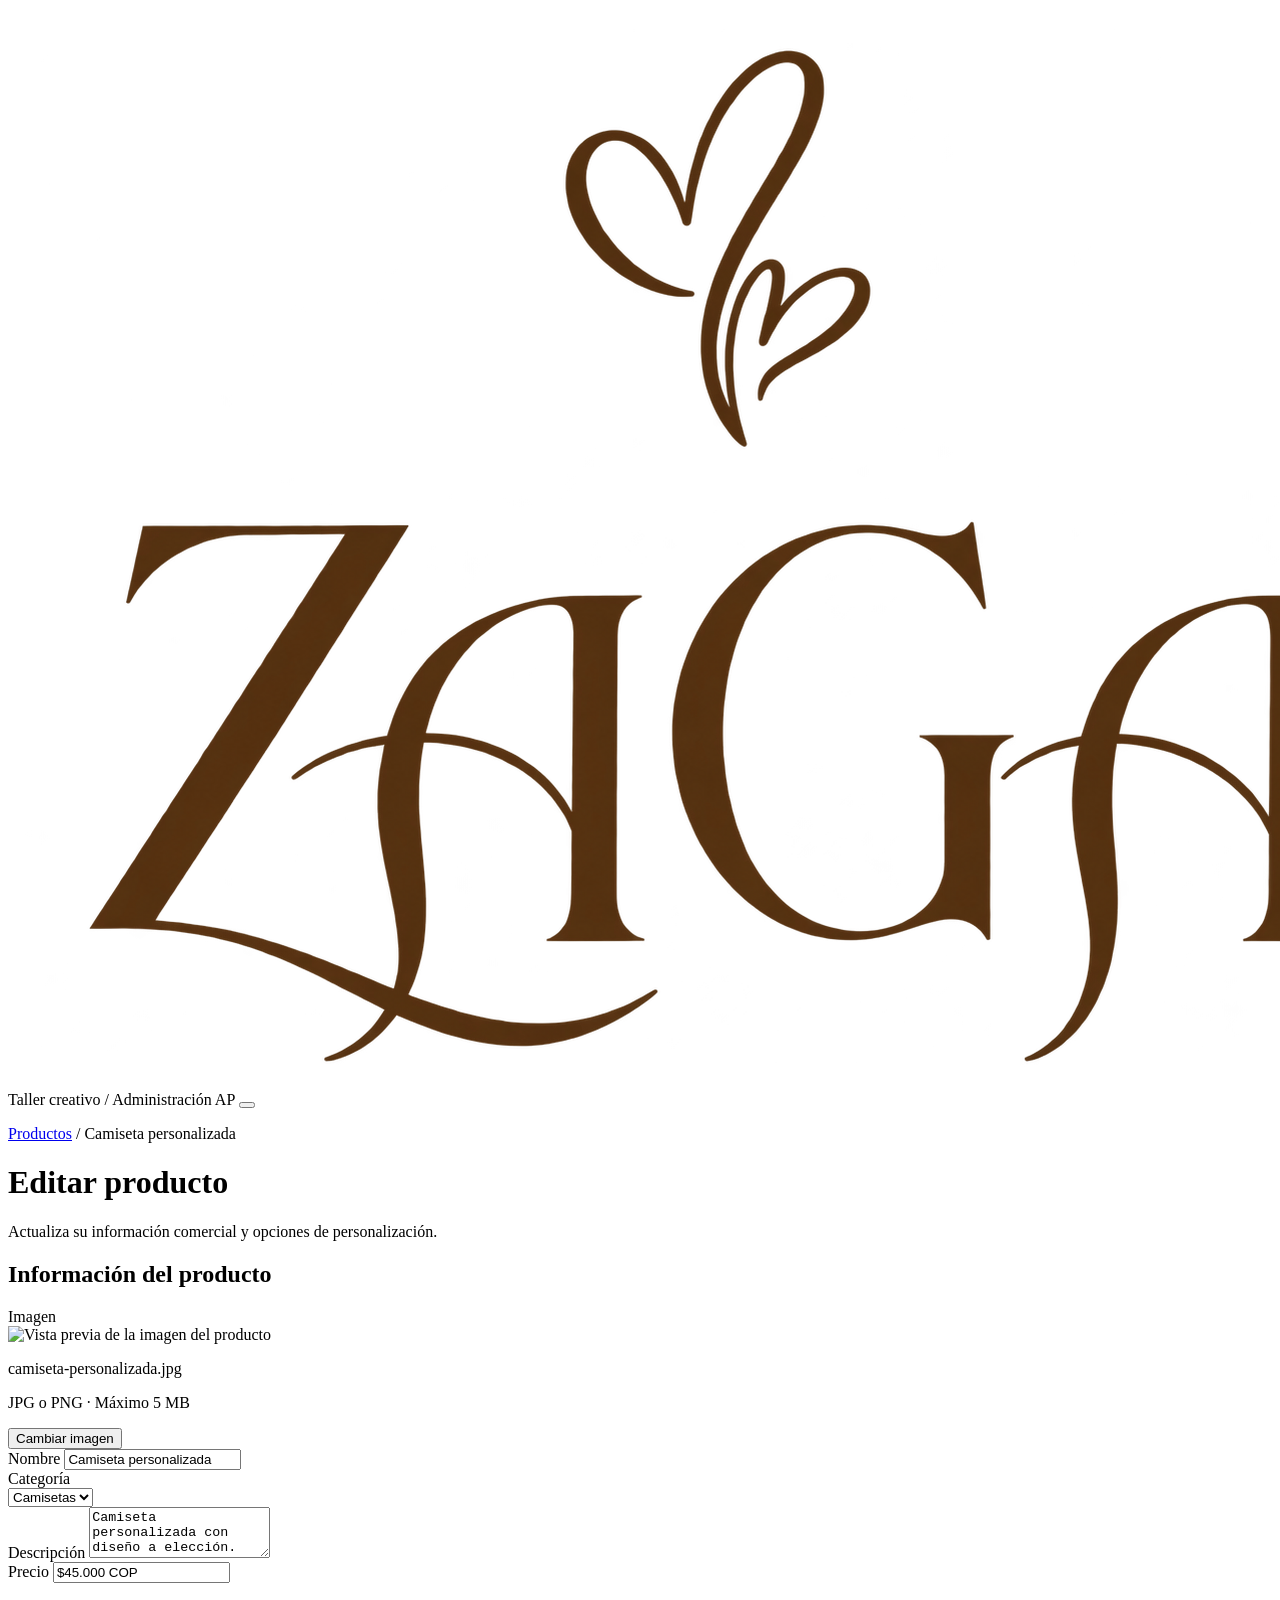
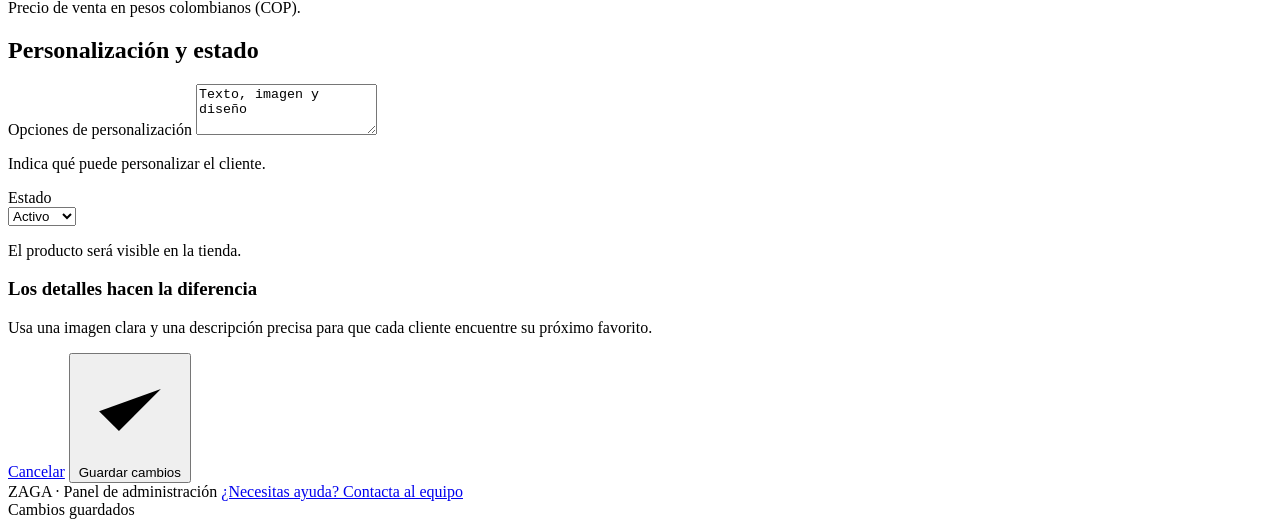
==== editar-producto.html @ 02b886c3 "Editar productos" ====
<!DOCTYPE html>
<html lang="es">
<head>
  <meta charset="UTF-8">
  <meta name="viewport" content="width=device-width, initial-scale=1">
  <title>Editar producto · ZAGA Administración</title>
  <link rel="preconnect" href="https://fonts.googleapis.com">
  <link rel="preconnect" href="https://fonts.gstatic.com" crossorigin>
  <link href="https://fonts.googleapis.com/css2?family=Inter:wght@400;500;600;700&display=swap" rel="stylesheet">
  <link rel="stylesheet" href="css/styles.css">
  <link rel="stylesheet" href="css/editar-producto.css">
</head>
<body>

  <!-- ENCABEZADO -->
  <header class="header">
    <div class="header__inner">
      <a href="inventario-productos.html" class="header__logo" aria-label="ZAGA, ir al inicio">
        <img src="img/logozaga.png" alt="ZAGA">
      </a>

      <div class="header__right">
        <span class="header__section">Taller creativo / Administración</span>
        <span class="avatar" aria-label="Usuario administrador">AP</span>
        <button class="menu-btn" id="menuBtn" aria-label="Abrir menú" aria-expanded="false" aria-controls="mobileMenu">
          <span></span><span></span><span></span>
        </button>
      </div>
    </div>

    <nav class="mobile-menu" id="mobileMenu" hidden>
      <a href="#">Taller creativo / Administración</a>
      <a href="inventario-productos.html" class="is-active">Catálogo / Productos</a>
    </nav>
  </header>

  <!-- CONTENIDO -->
  <main class="main">
    <div class="container">

      <p class="breadcrumb">
        <a href="inventario-productos.html">Productos</a> / Camiseta personalizada
      </p>
      <h1 class="title">Editar producto</h1>
      <p class="subtitle">Actualiza su información comercial y opciones de personalización.</p>

      <form class="form" id="productForm" novalidate>
        <div class="form__grid">

          <!-- Columna principal -->
          <section class="card" aria-labelledby="infoTitle">
            <h2 class="card__title" id="infoTitle">Información del producto</h2>

            <div class="field">
              <span class="label" id="imageLabel">Imagen</span>
              <div class="upload" aria-labelledby="imageLabel">
                <img class="upload__thumb" id="previewImg" src="img/camiseta.png" alt="Vista previa de la imagen del producto">
                <div class="upload__info">
                  <p class="upload__name" id="fileName">camiseta-personalizada.jpg</p>
                  <p class="upload__hint">JPG o PNG · Máximo 5 MB</p>
                  <button class="btn btn--outline btn--sm" type="button" id="changeImageBtn">Cambiar imagen</button>
                  <input type="file" id="imageInput" accept="image/png, image/jpeg" hidden>
                </div>
              </div>
              <p class="field__error" id="imageError" role="alert" hidden>La imagen supera los 5 MB. Elige una más liviana.</p>
            </div>

            <div class="field">
              <label class="label" for="name">Nombre</label>
              <input class="control" type="text" id="name" name="name" value="Camiseta personalizada">
            </div>

            <div class="field">
              <label class="label" for="category">Categoría</label>
              <div class="select">
                <select class="control" id="category" name="category">
                  <option value="camisetas" selected>Camisetas</option>
                  <option value="vasos">Vasos</option>
                </select>
              </div>
            </div>

            <div class="field">
              <label class="label" for="description">Descripción</label>
              <textarea class="control" id="description" name="description" rows="3">Camiseta personalizada con diseño a elección.</textarea>
            </div>

            <div class="field field--last">
              <label class="label" for="price">Precio</label>
              <input class="control" type="text" id="price" name="price" value="$45.000 COP" inputmode="numeric">
              <p class="field__hint">Precio de venta en pesos colombianos (COP).</p>
            </div>
          </section>

          <!-- Columna lateral -->
          <aside class="side">
            <section class="card card--side" aria-labelledby="customTitle">
              <h2 class="card__title" id="customTitle">Personalización y estado</h2>

              <div class="field">
                <label class="label" for="custom">Opciones de personalización</label>
                <textarea class="control" id="custom" name="custom" rows="3">Texto, imagen y diseño</textarea>
                <p class="field__hint">Indica qué puede personalizar el cliente.</p>
              </div>

              <div class="field field--last">
                <label class="label" for="status">Estado</label>
                <div class="select">
                  <select class="control" id="status" name="status">
                    <option value="activo" selected>Activo</option>
                    <option value="inactivo">Inactivo</option>
                  </select>
                </div>
                <p class="field__hint">El producto será visible en la tienda.</p>
              </div>
            </section>

            <section class="tip">
              <h3 class="tip__title">Los detalles hacen la diferencia</h3>
              <p class="tip__text">Usa una imagen clara y una descripción precisa para que cada cliente encuentre su próximo favorito.</p>
            </section>
          </aside>
        </div>

        <div class="form__actions">
          <a class="btn btn--outline" href="inventario-productos.html">Cancelar</a>
          <button class="btn btn--primary" type="submit">
            <svg viewBox="0 0 24 24" aria-hidden="true"><path d="M5 12.5l4.5 4.5L19 7.5"/></svg>
            Guardar cambios
          </button>
        </div>
      </form>
    </div>
  </main>

  <!-- PIE DE PÁGINA -->
  <footer class="footer">
    <div class="footer__inner">
      <span>ZAGA · Panel de administración</span>
      <a href="#">¿Necesitas ayuda? Contacta al equipo</a>
    </div>
  </footer>

  <div class="toast" id="toast" role="status" aria-live="polite">Cambios guardados</div>

  <script src="js/main.js"></script>
  <script src="js/editar-producto.js"></script>
</body>
</html>
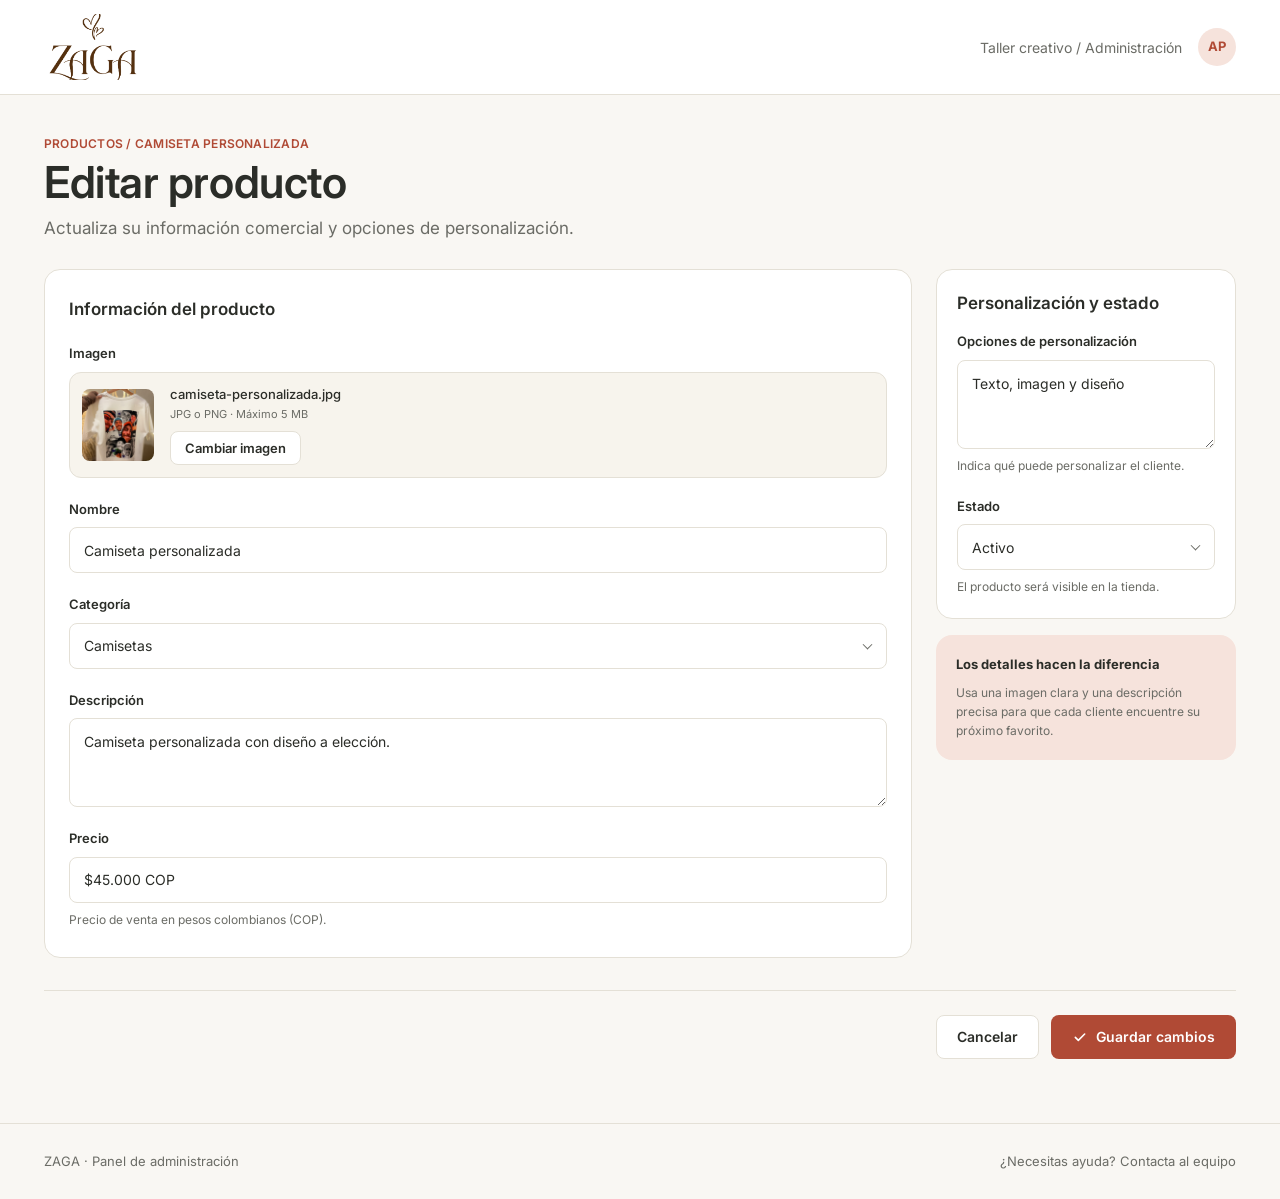
==== commit 47172d2e: "Actualizar imágenes de productos y agregar nueva bolsa de playa personalizada" ====
--- a/editar-producto.html
+++ b/editar-producto.html
@@ -54,7 +54,7 @@
             <div class="field">
               <span class="label" id="imageLabel">Imagen</span>
               <div class="upload" aria-labelledby="imageLabel">
-                <img class="upload__thumb" id="previewImg" src="img/camiseta.png" alt="Vista previa de la imagen del producto">
+                <img class="upload__thumb" id="previewImg" src="img/camiseta.jpeg" alt="Vista previa de la imagen del producto">
                 <div class="upload__info">
                   <p class="upload__name" id="fileName">camiseta-personalizada.jpg</p>
                   <p class="upload__hint">JPG o PNG · Máximo 5 MB</p>
--- a/css/styles.css
+++ b/css/styles.css
@@ -0,0 +1,267 @@
+/* =========================================================
+   ZAGA · Panel de administración
+   ESTILOS GENERALES (compartidos por todas las pantallas)
+   Variables, base, encabezado, pie de página, títulos, botones
+   ========================================================= */
+
+:root {
+  --bg: #f9f7f3;
+  --surface: #ffffff;
+  --header-head: #f1eee6;
+  --border: #e4e0d6;
+  --text: #2b2d28;
+  --text-soft: #6b6c66;
+  --brand: #b04a35;
+  --brand-dark: #963d2b;
+  --brand-soft: #f6e3dc;
+  --danger: #b93a32;
+  --danger-dark: #9d2f28;
+  --danger-soft: #fbe9e7;
+  --success: #3f6b4c;
+  --success-soft: #e6f0e8;
+  --radius: 12px;
+  --radius-sm: 8px;
+  --shadow-modal: 0 20px 50px rgba(30, 25, 20, .25);
+  --font: "Inter", system-ui, -apple-system, "Segoe UI", Roboto, sans-serif;
+}
+
+*, *::before, *::after { box-sizing: border-box; }
+
+html { -webkit-text-size-adjust: 100%; }
+
+body {
+  margin: 0;
+  min-height: 100vh;
+  display: flex;
+  flex-direction: column;
+  font-family: var(--font);
+  font-size: 15px;
+  line-height: 1.5;
+  color: var(--text);
+  background: var(--bg);
+}
+
+body.no-scroll { overflow: hidden; }
+
+img { display: block; max-width: 100%; }
+a { color: inherit; text-decoration: none; }
+button { font-family: inherit; cursor: pointer; }
+[hidden] { display: none !important; }
+
+svg {
+  width: 20px;
+  height: 20px;
+  fill: none;
+  stroke: currentColor;
+  stroke-width: 1.8;
+  stroke-linecap: round;
+  stroke-linejoin: round;
+  flex-shrink: 0;
+}
+
+/* ---------- Encabezado ---------- */
+.header {
+  position: relative;
+  background: var(--surface);
+  border-bottom: 1px solid var(--border);
+}
+
+.header__inner {
+  max-width: 1400px;
+  margin: 0 auto;
+  padding: 14px 44px;
+  display: flex;
+  align-items: center;
+  justify-content: space-between;
+}
+
+.header__logo img {
+  width: 101px;
+  height: 66px;
+  object-fit: cover;
+  border-radius: 4px;
+}
+
+.header__right {
+  display: flex;
+  align-items: center;
+  gap: 16px;
+}
+
+.header__section {
+  font-size: 14px;
+  color: var(--text-soft);
+}
+
+.avatar {
+  width: 38px;
+  height: 38px;
+  border-radius: 50%;
+  display: grid;
+  place-items: center;
+  background: var(--brand-soft);
+  color: var(--brand);
+  font-size: 13px;
+  font-weight: 700;
+}
+
+.menu-btn {
+  display: none;
+  width: 40px;
+  height: 40px;
+  padding: 0;
+  background: none;
+  border: 0;
+  flex-direction: column;
+  align-items: center;
+  justify-content: center;
+  gap: 5px;
+}
+
+.menu-btn span {
+  width: 20px;
+  height: 2px;
+  background: var(--text);
+  border-radius: 2px;
+  transition: transform .2s, opacity .2s;
+}
+
+.menu-btn[aria-expanded="true"] span:nth-child(1) { transform: translateY(7px) rotate(45deg); }
+.menu-btn[aria-expanded="true"] span:nth-child(2) { opacity: 0; }
+.menu-btn[aria-expanded="true"] span:nth-child(3) { transform: translateY(-7px) rotate(-45deg); }
+
+.mobile-menu {
+  display: none;
+  flex-direction: column;
+  border-top: 1px solid var(--border);
+  background: var(--surface);
+}
+
+.mobile-menu a {
+  padding: 14px 20px;
+  font-size: 14px;
+  color: var(--text-soft);
+  border-bottom: 1px solid var(--border);
+}
+
+.mobile-menu a:last-child { border-bottom: 0; }
+.mobile-menu a.is-active { color: var(--brand); font-weight: 600; }
+
+/* ---------- Contenido ---------- */
+.main { flex: 1; }
+
+.container {
+  max-width: 1400px;
+  margin: 0 auto;
+  padding: 40px 44px 64px;
+}
+
+.breadcrumb {
+  margin: 0 0 4px;
+  font-size: 12px;
+  font-weight: 600;
+  letter-spacing: .02em;
+  text-transform: uppercase;
+  color: var(--brand);
+}
+
+.title {
+  margin: 0;
+  font-size: 44px;
+  line-height: 1.15;
+  font-weight: 600;
+  letter-spacing: -.01em;
+}
+
+.subtitle {
+  margin: 8px 0 0;
+  font-size: 17px;
+  color: var(--text-soft);
+}
+
+.breadcrumb a:hover { text-decoration: underline; }
+
+/* ---------- Botones ---------- */
+.btn {
+  height: 52px;
+  padding: 0 20px;
+  font-size: 15px;
+  font-weight: 600;
+  text-decoration: none;
+  border-radius: var(--radius-sm);
+  border: 1px solid transparent;
+  transition: background .15s, border-color .15s, transform .05s;
+}
+
+.btn:active { transform: translateY(1px); }
+
+.btn:focus-visible,
+.menu-btn:focus-visible {
+  outline: 3px solid rgba(176, 74, 53, .35);
+  outline-offset: 2px;
+}
+
+.btn--primary { color: #fff; background: var(--brand); white-space: nowrap; }
+.btn--primary:hover { background: var(--brand-dark); }
+
+.btn--outline { color: var(--text); background: var(--surface); border-color: var(--border); }
+.btn--outline:hover { background: var(--bg); }
+
+/* ---------- Pie de página ---------- */
+.footer {
+  border-top: 1px solid var(--border);
+  background: var(--bg);
+}
+
+.footer__inner {
+  max-width: 1400px;
+  margin: 0 auto;
+  padding: 28px 44px;
+  display: flex;
+  justify-content: space-between;
+  gap: 12px;
+  font-size: 13px;
+  color: var(--text-soft);
+}
+
+.footer__inner a:hover { color: var(--brand); text-decoration: underline; }
+
+@keyframes fade { from { opacity: 0; } to { opacity: 1; } }
+@keyframes pop {
+  from { opacity: 0; transform: translateY(8px) scale(.97); }
+  to   { opacity: 1; transform: none; }
+}
+
+@media (prefers-reduced-motion: reduce) {
+  *, *::before, *::after { animation: none !important; transition: none !important; }
+}
+
+/* ---------- Tablet ---------- */
+@media (max-width: 1024px) {
+  .header__inner,
+  .container,
+  .footer__inner { padding-left: 28px; padding-right: 28px; }
+
+  .title { font-size: 38px; }
+}
+
+/* ---------- Móvil ---------- */
+@media (max-width: 768px) {
+  body { font-size: 14px; }
+
+  .header__inner { padding: 12px 20px; }
+  .header__logo img { width: 88px; height: 58px; }
+  .header__section { display: none; }
+  .menu-btn { display: flex; }
+  .mobile-menu:not([hidden]) { display: flex; }
+
+  .container { padding: 28px 20px 40px; }
+  .title { font-size: 34px; }
+  .subtitle { font-size: 15px; }
+
+  .footer__inner {
+    padding: 22px 20px;
+    flex-direction: column;
+    gap: 8px;
+  }
+}
--- a/css/editar-producto.css
+++ b/css/editar-producto.css
@@ -0,0 +1,271 @@
+/* =========================================================
+   ZAGA · Editar producto
+   Estilos exclusivos de esta pantalla (formulario)
+   Se carga después de styles.css
+   ========================================================= */
+
+/* ---------- Layout ---------- */
+.form { margin-top: 28px; }
+
+.form__grid {
+  display: grid;
+  grid-template-columns: minmax(0, 1fr) 300px;
+  gap: 24px;
+  align-items: start;
+}
+
+.side {
+  display: flex;
+  flex-direction: column;
+  gap: 16px;
+}
+
+/* ---------- Tarjetas ---------- */
+.card {
+  padding: 28px 24px 28px;
+  background: var(--surface);
+  border: 1px solid var(--border);
+  border-radius: 16px;
+}
+
+.card--side { padding: 22px 20px; }
+
+.card__title {
+  margin: 0 0 24px;
+  font-size: 17px;
+  font-weight: 600;
+  line-height: 1.3;
+}
+
+.card--side .card__title { margin-bottom: 18px; }
+
+/* ---------- Campos ---------- */
+.field { margin-bottom: 22px; }
+.field--last { margin-bottom: 0; }
+
+.label {
+  display: block;
+  margin-bottom: 8px;
+  font-size: 13px;
+  font-weight: 600;
+  color: var(--text);
+}
+
+.control {
+  display: block;
+  width: 100%;
+  height: 46px;
+  padding: 0 14px;
+  font: inherit;
+  font-size: 14px;
+  color: var(--text);
+  background: var(--surface);
+  border: 1px solid var(--border);
+  border-radius: var(--radius-sm);
+  outline: none;
+  transition: border-color .15s, box-shadow .15s;
+  -webkit-appearance: none;
+  appearance: none;
+}
+
+textarea.control {
+  height: auto;
+  min-height: 76px;
+  padding: 12px 14px;
+  line-height: 1.5;
+  resize: vertical;
+}
+
+.control:hover { border-color: #d3cec2; }
+
+.control:focus {
+  border-color: var(--brand);
+  box-shadow: 0 0 0 3px rgba(176, 74, 53, .15);
+}
+
+.field__hint {
+  margin: 8px 0 0;
+  font-size: 12px;
+  color: var(--text-soft);
+}
+
+.field__error {
+  margin: 8px 0 0;
+  font-size: 12px;
+  font-weight: 500;
+  color: var(--danger);
+}
+
+/* Select con flecha propia */
+.select { position: relative; }
+
+.select select { padding-right: 40px; cursor: pointer; }
+
+.select::after {
+  content: "";
+  position: absolute;
+  right: 16px;
+  top: 50%;
+  width: 7px;
+  height: 7px;
+  border-right: 1.8px solid var(--text-soft);
+  border-bottom: 1.8px solid var(--text-soft);
+  transform: translateY(-70%) rotate(45deg);
+  pointer-events: none;
+}
+
+/* ---------- Carga de imagen ---------- */
+.upload {
+  display: flex;
+  align-items: center;
+  gap: 16px;
+  padding: 12px;
+  background: #f7f4ed;
+  border: 1px solid var(--border);
+  border-radius: 12px;
+}
+
+.upload__thumb {
+  width: 72px;
+  height: 72px;
+  object-fit: cover;
+  border-radius: 8px;
+  background: var(--header-head);
+  flex-shrink: 0;
+}
+
+.upload__info { min-width: 0; }
+
+.upload__name {
+  margin: 0;
+  font-size: 13px;
+  font-weight: 500;
+  overflow-wrap: anywhere;
+}
+
+.upload__hint {
+  margin: 2px 0 8px;
+  font-size: 11px;
+  color: var(--text-soft);
+}
+
+.btn--sm {
+  height: 34px;
+  padding: 0 14px;
+  font-size: 13px;
+}
+
+/* ---------- Tarjeta de consejo ---------- */
+.tip {
+  padding: 20px;
+  background: var(--brand-soft);
+  border-radius: 16px;
+}
+
+.tip__title {
+  margin: 0 0 8px;
+  font-size: 13px;
+  font-weight: 700;
+}
+
+.tip__text {
+  margin: 0;
+  font-size: 12px;
+  line-height: 1.6;
+  color: var(--text-soft);
+}
+
+/* ---------- Barra de acciones ---------- */
+.form__actions {
+  display: flex;
+  justify-content: flex-end;
+  gap: 12px;
+  margin-top: 32px;
+  padding-top: 24px;
+  border-top: 1px solid var(--border);
+}
+
+.form__actions .btn {
+  display: inline-flex;
+  align-items: center;
+  justify-content: center;
+  gap: 8px;
+  height: 44px;
+  font-size: 14px;
+}
+
+.form__actions .btn svg {
+  width: 16px;
+  height: 16px;
+  stroke-width: 2.4;
+}
+
+/* ---------- Aviso (toast) ---------- */
+.toast {
+  position: fixed;
+  left: 50%;
+  bottom: 28px;
+  z-index: 90;
+  padding: 12px 20px;
+  font-size: 14px;
+  font-weight: 500;
+  color: #fff;
+  background: var(--text);
+  border-radius: 999px;
+  box-shadow: var(--shadow-modal);
+  opacity: 0;
+  transform: translate(-50%, 12px);
+  pointer-events: none;
+  transition: opacity .2s, transform .2s;
+}
+
+.toast.is-visible {
+  opacity: 1;
+  transform: translate(-50%, 0);
+}
+
+/* ---------- Tablet ---------- */
+@media (max-width: 960px) {
+  .form__grid { grid-template-columns: minmax(0, 1fr); }
+  .tip { display: none; }
+}
+
+/* ---------- Móvil ---------- */
+@media (max-width: 768px) {
+  .title { font-size: 30px; }
+  .form { margin-top: 22px; }
+
+  .card { padding: 22px 18px; }
+  .card--side { padding: 22px 18px; }
+
+  .upload {
+    flex-direction: column;
+    align-items: center;
+    text-align: center;
+    padding: 16px;
+    gap: 14px;
+  }
+
+  .upload__thumb {
+    width: 100%;
+    max-width: 220px;
+    height: auto;
+    aspect-ratio: 1 / 1;
+    border-radius: 12px;
+  }
+
+  .upload__hint { margin-bottom: 12px; }
+
+  .form__grid { gap: 16px; }
+
+  .form__actions {
+    flex-direction: column;
+    margin-top: 24px;
+    padding-top: 20px;
+  }
+
+  .form__actions .btn { width: 100%; }
+
+  .toast { left: 16px; right: 16px; bottom: 16px; text-align: center; transform: translateY(12px); }
+  .toast.is-visible { transform: none; }
+}
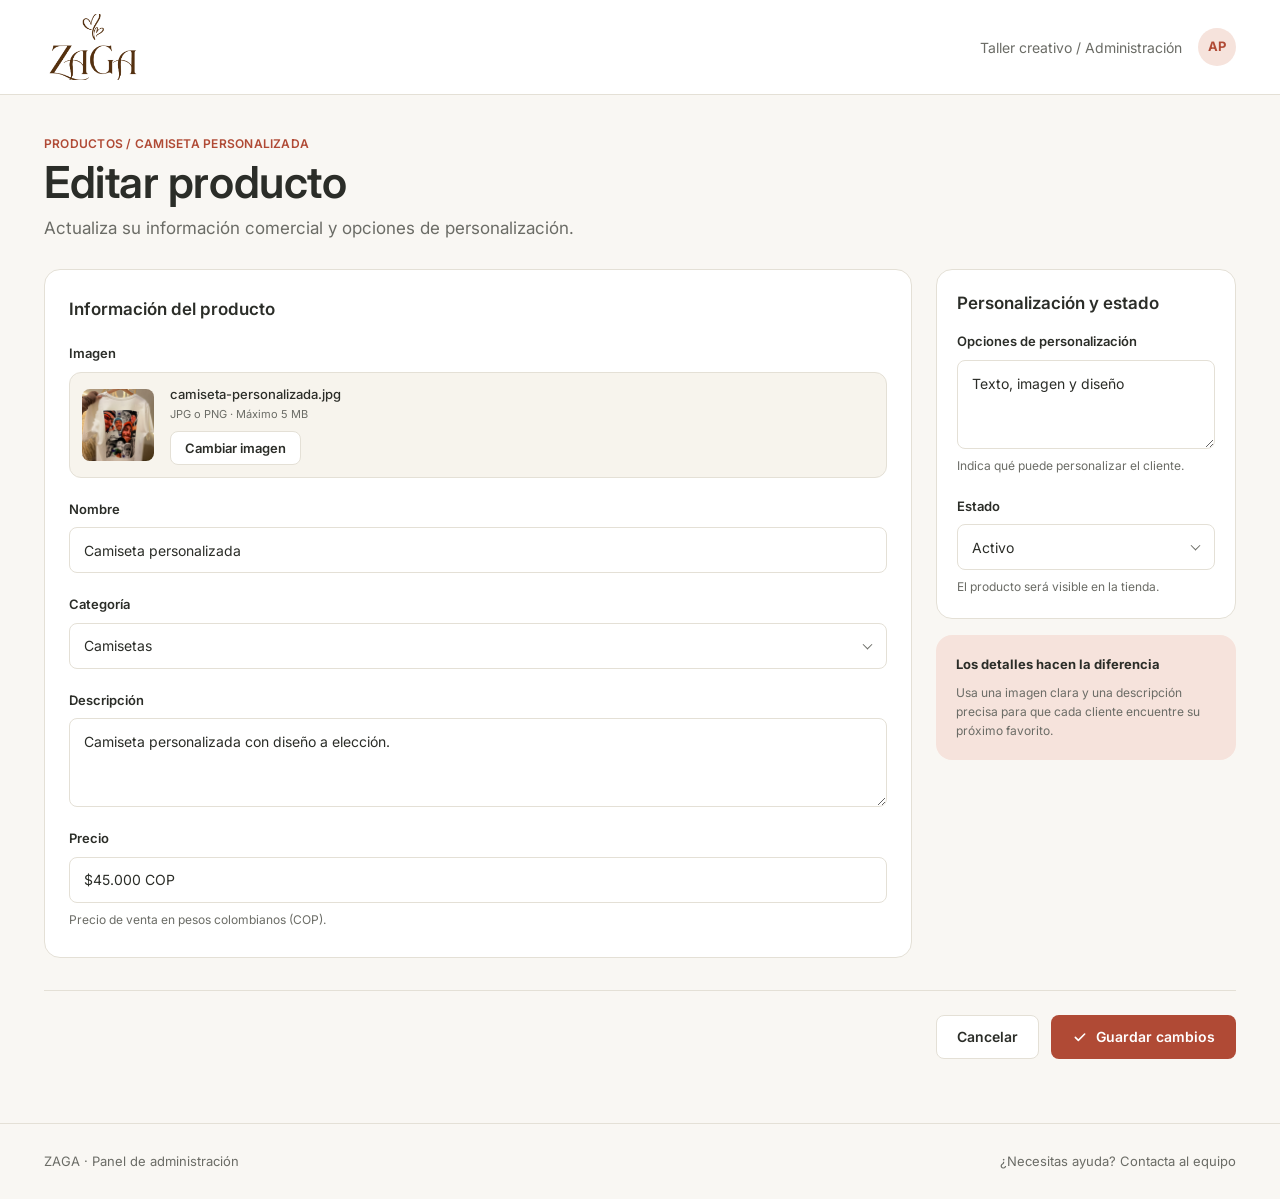
==== commit ed315958: "Agregar validaciones y alertas en el formulario de edición de productos" ====
--- a/editar-producto.html
+++ b/editar-producto.html
@@ -39,12 +39,21 @@
     <div class="container">
 
       <p class="breadcrumb">
-        <a href="inventario-productos.html">Productos</a> / Camiseta personalizada
+        <a href="inventario-productos.html">Productos</a> / <span id="crumbName">Camiseta personalizada</span>
       </p>
       <h1 class="title">Editar producto</h1>
       <p class="subtitle">Actualiza su información comercial y opciones de personalización.</p>
 
       <form class="form" id="productForm" novalidate>
+
+        <div class="alert" id="formAlert" role="alert" hidden>
+          <svg viewBox="0 0 24 24" aria-hidden="true"><circle cx="12" cy="12" r="9"/><path d="M12 8v5M12 16.5v.01"/></svg>
+          <div>
+            <p class="alert__title">Revisa los campos indicados</p>
+            <p class="alert__text">Corrige la información antes de guardar los cambios.</p>
+          </div>
+        </div>
+
         <div class="form__grid">
 
           <!-- Columna principal -->
@@ -67,27 +76,42 @@
 
             <div class="field">
               <label class="label" for="name">Nombre</label>
-              <input class="control" type="text" id="name" name="name" value="Camiseta personalizada">
+              <div class="control-wrap">
+                <input class="control" type="text" id="name" name="name" value="Camiseta personalizada" autocomplete="off">
+                <svg class="field__icon" viewBox="0 0 24 24" aria-hidden="true"><circle cx="12" cy="12" r="9"/><path d="M12 8v5M12 16.5v.01"/></svg>
+              </div>
+              <p class="field__error" id="nameError" hidden></p>
             </div>
 
             <div class="field">
               <label class="label" for="category">Categoría</label>
               <div class="select">
                 <select class="control" id="category" name="category">
+                  <option value="">Seleccionar</option>
                   <option value="camisetas" selected>Camisetas</option>
                   <option value="vasos">Vasos</option>
+                  <option value="bolsas">Bolsas</option>
                 </select>
               </div>
+              <p class="field__error" id="categoryError" hidden></p>
             </div>
 
             <div class="field">
               <label class="label" for="description">Descripción</label>
-              <textarea class="control" id="description" name="description" rows="3">Camiseta personalizada con diseño a elección.</textarea>
+              <div class="control-wrap control-wrap--area">
+                <textarea class="control" id="description" name="description" rows="3">Camiseta personalizada con diseño a elección.</textarea>
+                <svg class="field__icon" viewBox="0 0 24 24" aria-hidden="true"><circle cx="12" cy="12" r="9"/><path d="M12 8v5M12 16.5v.01"/></svg>
+              </div>
+              <p class="field__error" id="descriptionError" hidden></p>
             </div>
 
             <div class="field field--last">
               <label class="label" for="price">Precio</label>
-              <input class="control" type="text" id="price" name="price" value="$45.000 COP" inputmode="numeric">
+              <div class="control-wrap">
+                <input class="control" type="text" id="price" name="price" value="$45.000 COP" inputmode="numeric" autocomplete="off">
+                <svg class="field__icon" viewBox="0 0 24 24" aria-hidden="true"><circle cx="12" cy="12" r="9"/><path d="M12 8v5M12 16.5v.01"/></svg>
+              </div>
+              <p class="field__error" id="priceError" hidden></p>
               <p class="field__hint">Precio de venta en pesos colombianos (COP).</p>
             </div>
           </section>
@@ -99,7 +123,11 @@
 
               <div class="field">
                 <label class="label" for="custom">Opciones de personalización</label>
-                <textarea class="control" id="custom" name="custom" rows="3">Texto, imagen y diseño</textarea>
+                <div class="control-wrap control-wrap--area">
+                  <textarea class="control" id="custom" name="custom" rows="3">Texto, imagen y diseño</textarea>
+                  <svg class="field__icon" viewBox="0 0 24 24" aria-hidden="true"><circle cx="12" cy="12" r="9"/><path d="M12 8v5M12 16.5v.01"/></svg>
+                </div>
+                <p class="field__error" id="customError" hidden></p>
                 <p class="field__hint">Indica qué puede personalizar el cliente.</p>
               </div>
 
@@ -146,4 +174,4 @@
   <script src="js/main.js"></script>
   <script src="js/editar-producto.js"></script>
 </body>
-</html>
+</html>
--- a/css/editar-producto.css
+++ b/css/editar-producto.css
@@ -95,6 +95,64 @@
   font-weight: 500;
   color: var(--danger);
 }
+
+/* ---------- Validaciones ---------- */
+.alert {
+  display: flex;
+  align-items: flex-start;
+  gap: 12px;
+  margin-bottom: 24px;
+  padding: 14px 18px;
+  color: var(--danger);
+  background: var(--danger-soft);
+  border: 1px solid #f5cdc9;
+  border-radius: var(--radius);
+}
+
+.alert svg { margin-top: 1px; }
+
+.alert__title {
+  margin: 0;
+  font-size: 13px;
+  font-weight: 700;
+}
+
+.alert__text {
+  margin: 2px 0 0;
+  font-size: 13px;
+}
+
+/* Campo con ícono de error dentro */
+.control-wrap { position: relative; }
+
+.control-wrap .field__icon {
+  display: none;
+  position: absolute;
+  right: 14px;
+  top: 50%;
+  width: 16px;
+  height: 16px;
+  transform: translateY(-50%);
+  color: var(--danger);
+  pointer-events: none;
+}
+
+.control-wrap--area .field__icon { top: 15px; transform: none; }
+
+.control.is-invalid {
+  background: var(--danger-soft);
+  border-color: var(--danger);
+}
+
+.control.is-invalid:hover { border-color: var(--danger); }
+
+.control.is-invalid:focus {
+  border-color: var(--danger);
+  box-shadow: 0 0 0 3px rgba(185, 58, 50, .18);
+}
+
+.control.is-invalid ~ .field__icon { display: block; }
+.control-wrap .control.is-invalid { padding-right: 42px; }
 
 /* Select con flecha propia */
 .select { position: relative; }
@@ -268,4 +326,4 @@
 
   .toast { left: 16px; right: 16px; bottom: 16px; text-align: center; transform: translateY(12px); }
   .toast.is-visible { transform: none; }
-}
+}
